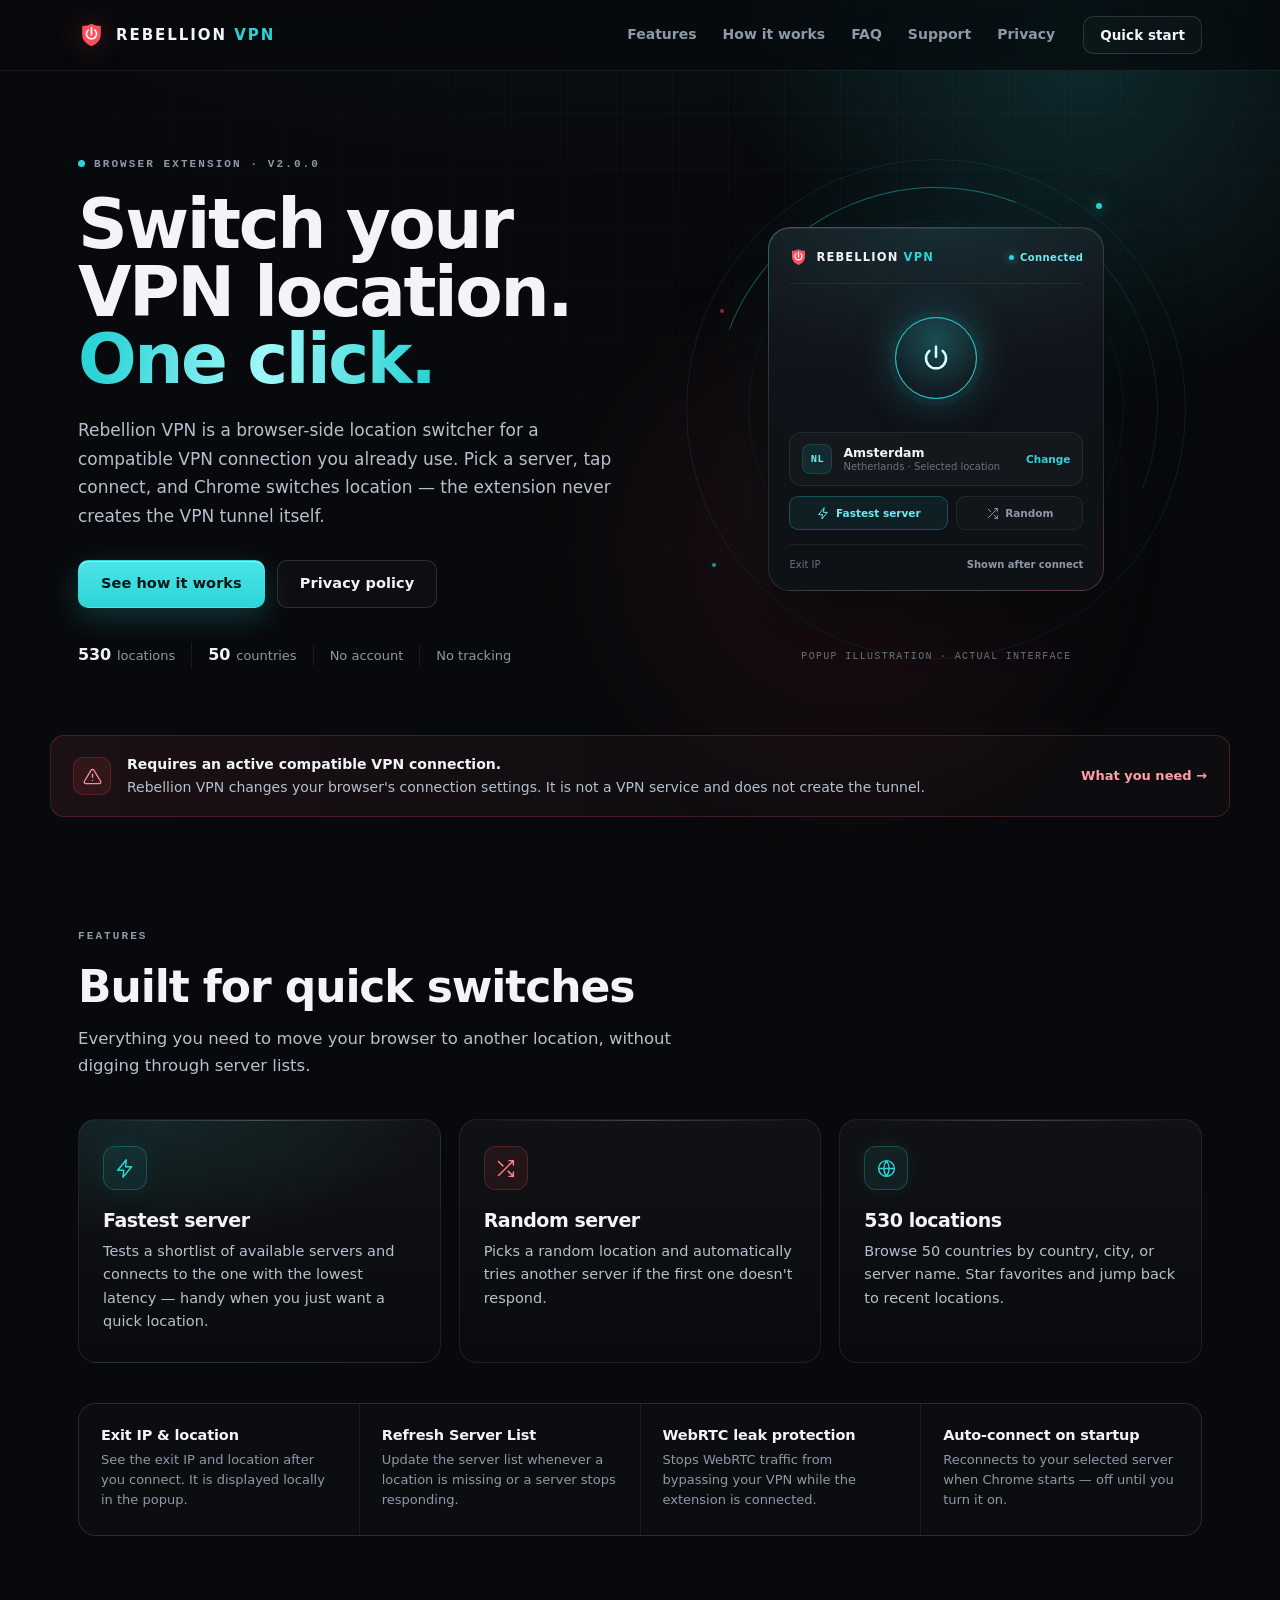
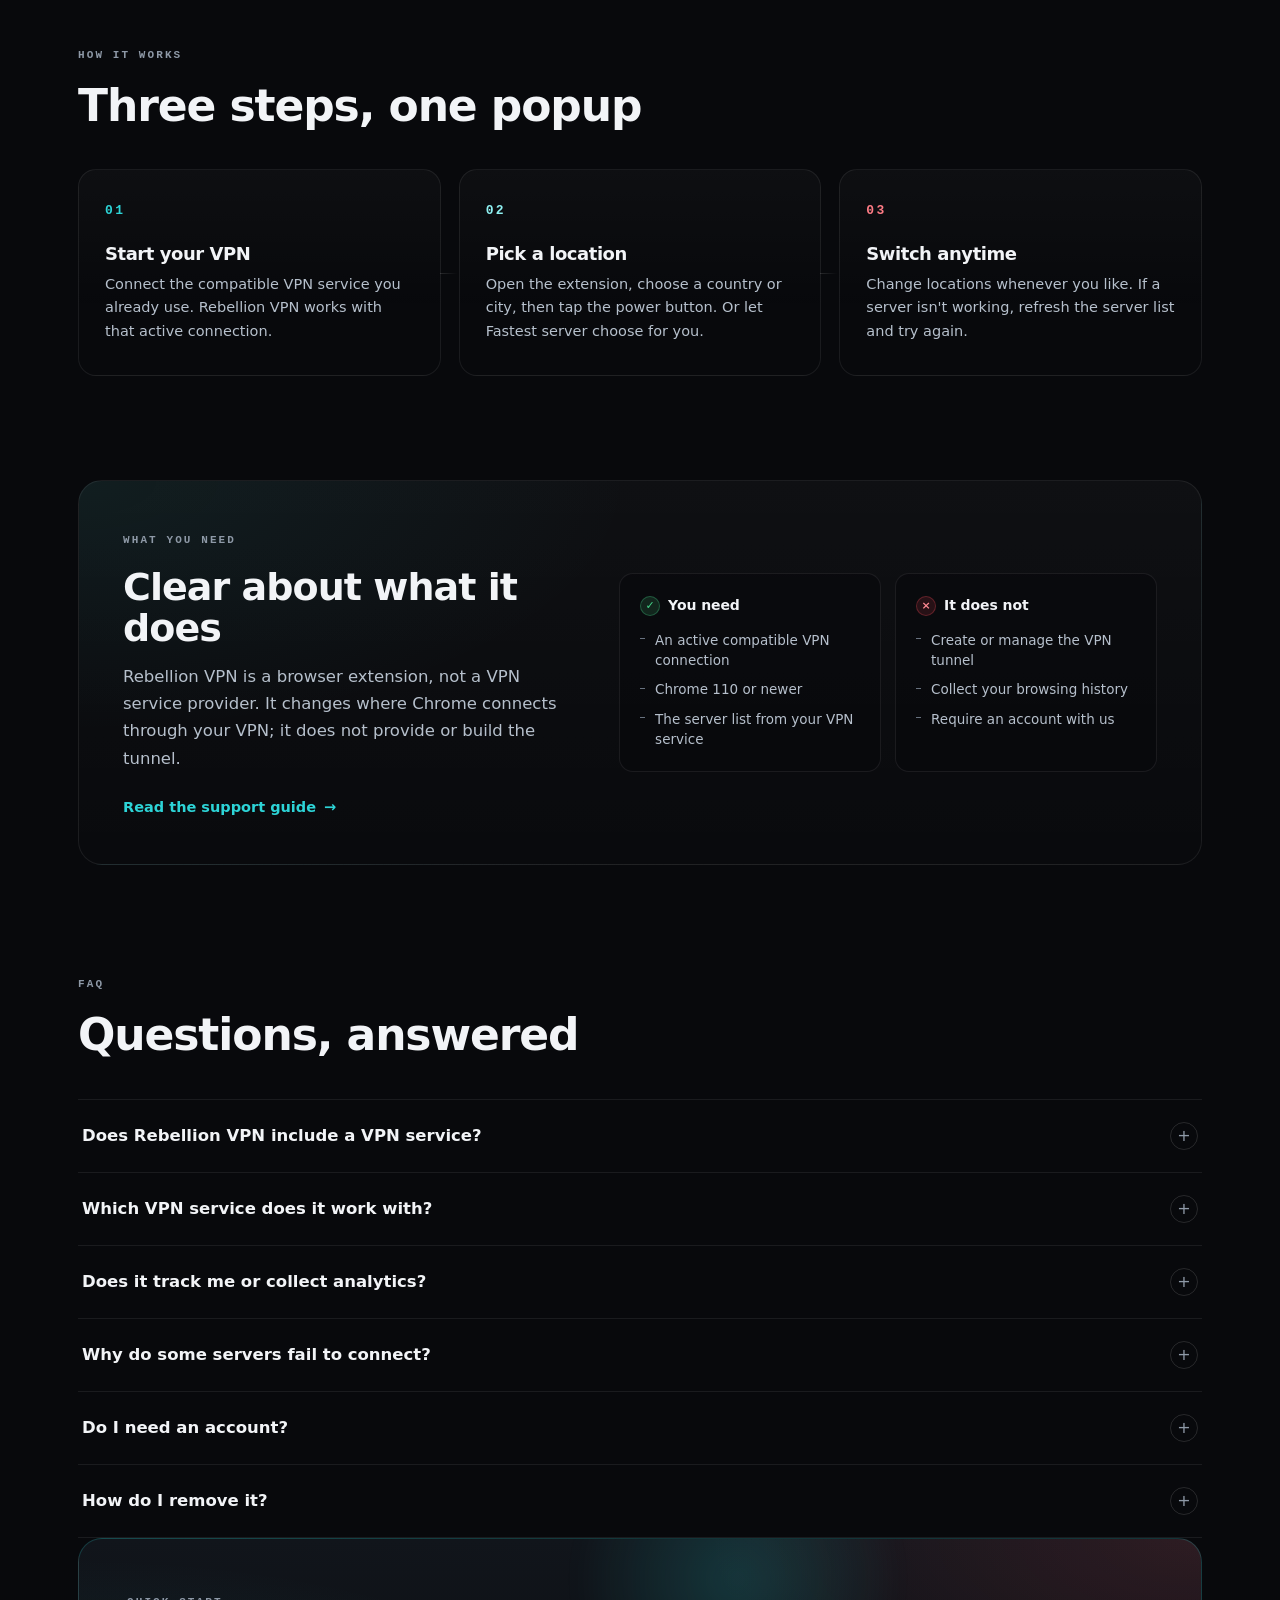
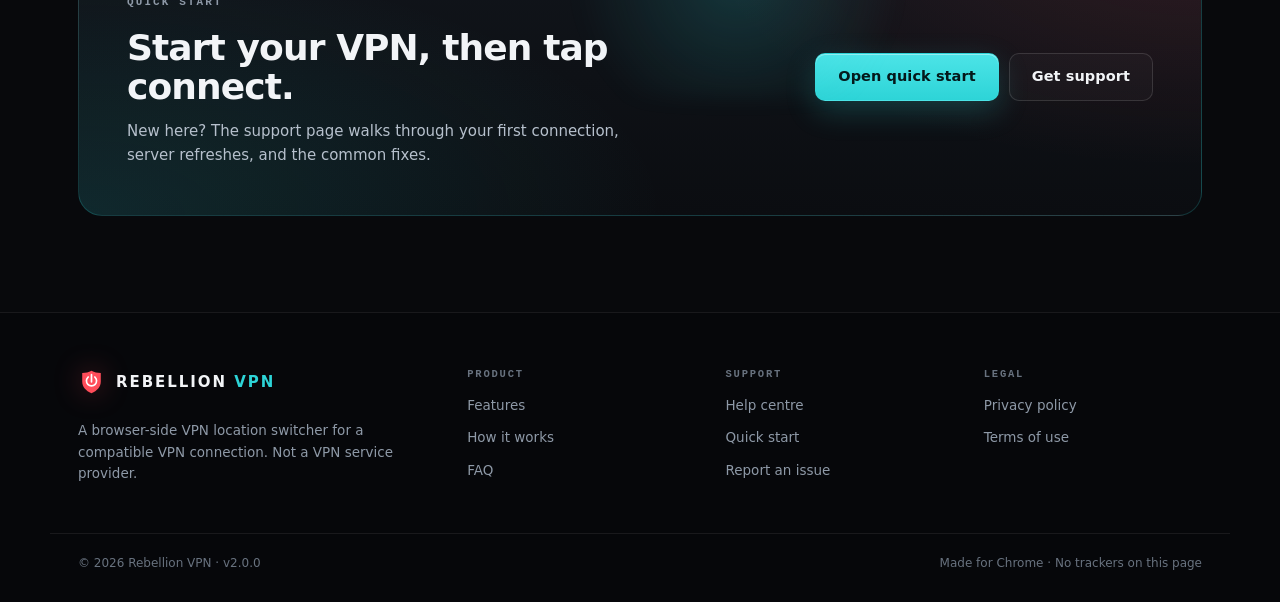
==== index.html @ 03a9b0c4 "Add Rebellion VPN website Static overview, support, privacy and terms pages." ====
<!doctype html>
<html lang="en">
  <head>
    <meta charset="utf-8" />
    <meta name="viewport" content="width=device-width, initial-scale=1" />
    <title>Rebellion VPN — Browser VPN location switcher</title>
    <meta
      name="description"
      content="Rebellion VPN is a browser-side VPN location switcher for a compatible VPN connection you already use. 530 locations in 50 countries, fastest-server and random-server modes, no account and no tracking."
    />
    <meta name="theme-color" content="#08090c" />
    <meta property="og:type" content="website" />
    <meta property="og:site_name" content="Rebellion VPN" />
    <meta property="og:title" content="Rebellion VPN — Switch your VPN location in one click" />
    <meta
      property="og:description"
      content="A browser-side VPN location switcher for a compatible VPN connection. 530 locations, fastest-server and random-server modes. No account. No tracking."
    />
    <meta property="og:image" content="assets/og.jpg" />
    <meta name="twitter:card" content="summary_large_image" />
    <meta name="twitter:title" content="Rebellion VPN — Switch your VPN location in one click" />
    <meta
      name="twitter:description"
      content="A browser-side VPN location switcher for a compatible VPN connection. No account. No tracking."
    />
    <meta name="twitter:image" content="assets/og.jpg" />
    <link rel="icon" href="favicon.svg" type="image/svg+xml" />
    <link rel="stylesheet" href="styles.css" />
  </head>
  <body class="page-home">
    <a class="skip" href="#main">Skip to content</a>

    <div class="backdrop" aria-hidden="true">
      <div class="backdrop-grid"></div>
      <div class="backdrop-glow glow-cyan"></div>
      <div class="backdrop-glow glow-coral"></div>
    </div>

    <header class="site-header">
      <div class="shell header-inner">
        <a class="brand" href="index.html" aria-label="Rebellion VPN home">
          <svg class="brand-mark" viewBox="0 0 128 128" aria-hidden="true">
            <path
              d="M64 8c14 7 27 10 44 11v40c0 25-17 44-44 56C37 103 20 84 20 59V19c17-1 30-4 44-11Z"
              fill="currentColor"
            />
            <path
              d="M64 27v34M48 38a24 24 0 1 0 32 0"
              fill="none"
              stroke="#fff"
              stroke-width="8"
              stroke-linecap="round"
            />
          </svg>
          <span class="brand-name">Rebellion <b>VPN</b></span>
        </a>

        <nav class="site-nav" aria-label="Primary">
          <a href="index.html#features">Features</a>
          <a href="index.html#how">How it works</a>
          <a href="index.html#faq">FAQ</a>
          <a href="support.html">Support</a>
          <a href="privacy.html">Privacy</a>
        </nav>

        <a class="btn btn-small btn-ghost header-cta" href="index.html#quick-start">Quick start</a>
      </div>
    </header>

    <main id="main">
      <section class="hero shell">
        <div class="hero-copy">
          <p class="eyebrow"><span class="pulse-dot"></span> Browser extension · v2.0.0</p>
          <h1>Switch your VPN location.<br /><span class="grad">One click.</span></h1>
          <p class="lead">
            Rebellion VPN is a browser-side location switcher for a compatible VPN connection you
            already use. Pick a server, tap connect, and Chrome switches location — the extension
            never creates the VPN tunnel itself.
          </p>
          <div class="hero-actions">
            <a class="btn btn-primary" href="#how">See how it works</a>
            <a class="btn btn-ghost" href="privacy.html">Privacy policy</a>
          </div>
          <ul class="hero-facts">
            <li><b>530</b> locations</li>
            <li><b>50</b> countries</li>
            <li>No account</li>
            <li>No tracking</li>
          </ul>
        </div>

        <div class="hero-visual">
          <div class="orbits" aria-hidden="true">
            <span class="o1"></span>
            <span class="o2"></span>
            <span class="o3"></span>
            <i class="node n1"></i>
            <i class="node n2"></i>
            <i class="node n3"></i>
          </div>

          <div
            class="mock"
            role="img"
            aria-label="Illustration of the Rebellion VPN popup: connected, with the selected location Amsterdam and fastest-server and random-server buttons"
          >
            <div class="mock-top">
              <span class="mock-brand">
                <svg class="mock-mark" viewBox="0 0 128 128" aria-hidden="true">
                  <path
                    d="M64 8c14 7 27 10 44 11v40c0 25-17 44-44 56C37 103 20 84 20 59V19c17-1 30-4 44-11Z"
                    fill="currentColor"
                  />
                  <path
                    d="M64 27v34M48 38a24 24 0 1 0 32 0"
                    fill="none"
                    stroke="#fff"
                    stroke-width="8"
                    stroke-linecap="round"
                  />
                </svg>
                <b>Rebellion <em>VPN</em></b>
              </span>
              <span class="mock-state"><i></i> Connected</span>
            </div>

            <div class="mock-power">
              <span class="pulse-ring r1"></span>
              <span class="pulse-ring r2"></span>
              <span class="power-btn">
                <svg viewBox="0 0 24 24" aria-hidden="true">
                  <path d="M12 3v8" />
                  <path d="M6.7 6.3a8 8 0 1 0 10.6 0" />
                </svg>
              </span>
            </div>

            <div class="mock-loc">
              <span class="flag">NL</span>
              <span class="loc-copy">
                <b>Amsterdam</b>
                <small>Netherlands · Selected location</small>
              </span>
              <span class="loc-change">Change</span>
            </div>

            <div class="mock-modes">
              <span class="mode mode-on">
                <svg viewBox="0 0 24 24" aria-hidden="true"><path d="M13 2 3 14h7l-1 8 10-12h-7l1-8Z" /></svg>
                Fastest server
              </span>
              <span class="mode">
                <svg viewBox="0 0 24 24" aria-hidden="true">
                  <path d="M16 3h5v5M4 20l5.5-5.5M21 3 9.5 14.5M16 21h5v-5M15 15l6 6M4 4l5 5" />
                </svg>
                Random
              </span>
            </div>

            <div class="mock-foot">
              <span>Exit IP</span>
              <b>Shown after connect</b>
            </div>
          </div>

          <span class="mock-caption">Popup illustration · actual interface</span>
        </div>
      </section>

      <section class="notice shell" aria-label="What this extension needs">
        <div class="notice-icon" aria-hidden="true">
          <svg viewBox="0 0 24 24">
            <path d="M12 9v4M12 17h.01" />
            <path d="M10.3 3.9 1.8 18a2 2 0 0 0 1.7 3h17a2 2 0 0 0 1.7-3L13.7 3.9a2 2 0 0 0-3.4 0Z" />
          </svg>
        </div>
        <div class="notice-copy">
          <b>Requires an active compatible VPN connection.</b>
          <span>
            Rebellion VPN changes your browser's connection settings. It is not a VPN service and
            does not create the tunnel.
          </span>
        </div>
        <a class="notice-link" href="#requirements">What you need <span aria-hidden="true">→</span></a>
      </section>

      <section id="features" class="section shell">
        <div class="section-head">
          <p class="eyebrow">Features</p>
          <h2>Built for quick switches</h2>
          <p class="section-lead">
            Everything you need to move your browser to another location, without digging through
            server lists.
          </p>
        </div>

        <div class="feature-grid">
          <article class="card card-accent">
            <span class="card-icon icon-cyan">
              <svg viewBox="0 0 24 24" aria-hidden="true"><path d="M13 2 3 14h7l-1 8 10-12h-7l1-8Z" /></svg>
            </span>
            <h3>Fastest server</h3>
            <p>
              Tests a shortlist of available servers and connects to the one with the lowest
              latency — handy when you just want a quick location.
            </p>
          </article>

          <article class="card">
            <span class="card-icon icon-coral">
              <svg viewBox="0 0 24 24" aria-hidden="true">
                <path d="M16 3h5v5M4 20l5.5-5.5M21 3 9.5 14.5M16 21h5v-5M15 15l6 6M4 4l5 5" />
              </svg>
            </span>
            <h3>Random server</h3>
            <p>
              Picks a random location and automatically tries another server if the first one
              doesn't respond.
            </p>
          </article>

          <article class="card">
            <span class="card-icon icon-cyan">
              <svg viewBox="0 0 24 24" aria-hidden="true">
                <circle cx="12" cy="12" r="9" />
                <path d="M3 12h18M12 3a15 15 0 0 1 0 18M12 3a15 15 0 0 0 0 18" />
              </svg>
            </span>
            <h3>530 locations</h3>
            <p>
              Browse 50 countries by country, city, or server name. Star favorites and jump back
              to recent locations.
            </p>
          </article>
        </div>

        <div class="mini-grid">
          <div class="mini">
            <h4>Exit IP &amp; location</h4>
            <p>See the exit IP and location after you connect. It is displayed locally in the popup.</p>
          </div>
          <div class="mini">
            <h4>Refresh Server List</h4>
            <p>Update the server list whenever a location is missing or a server stops responding.</p>
          </div>
          <div class="mini">
            <h4>WebRTC leak protection</h4>
            <p>Stops WebRTC traffic from bypassing your VPN while the extension is connected.</p>
          </div>
          <div class="mini">
            <h4>Auto-connect on startup</h4>
            <p>Reconnects to your selected server when Chrome starts — off until you turn it on.</p>
          </div>
        </div>
      </section>

      <section id="how" class="section shell">
        <div class="section-head">
          <p class="eyebrow">How it works</p>
          <h2>Three steps, one popup</h2>
        </div>

        <ol class="steps">
          <li class="step">
            <span class="step-num">01</span>
            <h3>Start your VPN</h3>
            <p>
              Connect the compatible VPN service you already use. Rebellion VPN works with that
              active connection.
            </p>
          </li>
          <li class="step">
            <span class="step-num">02</span>
            <h3>Pick a location</h3>
            <p>
              Open the extension, choose a country or city, then tap the power button. Or let
              Fastest server choose for you.
            </p>
          </li>
          <li class="step">
            <span class="step-num">03</span>
            <h3>Switch anytime</h3>
            <p>
              Change locations whenever you like. If a server isn't working, refresh the server
              list and try again.
            </p>
          </li>
        </ol>
      </section>

      <section id="requirements" class="section shell">
        <div class="split">
          <div class="split-copy">
            <p class="eyebrow">What you need</p>
            <h2>Clear about what it does</h2>
            <p class="section-lead">
              Rebellion VPN is a browser extension, not a VPN service provider. It changes where
              Chrome connects through your VPN; it does not provide or build the tunnel.
            </p>
            <a class="text-link" href="support.html">Read the support guide <span aria-hidden="true">→</span></a>
          </div>

          <div class="split-cards">
            <div class="check-card">
              <h3><span class="badge badge-ok" aria-hidden="true">✓</span> You need</h3>
              <ul>
                <li>An active compatible VPN connection</li>
                <li>Chrome 110 or newer</li>
                <li>The server list from your VPN service</li>
              </ul>
            </div>
            <div class="check-card">
              <h3><span class="badge badge-no" aria-hidden="true">×</span> It does not</h3>
              <ul>
                <li>Create or manage the VPN tunnel</li>
                <li>Collect your browsing history</li>
                <li>Require an account with us</li>
              </ul>
            </div>
          </div>
        </div>
      </section>

      <section id="faq" class="section shell">
        <div class="section-head">
          <p class="eyebrow">FAQ</p>
          <h2>Questions, answered</h2>
        </div>

        <div class="faq">
          <details>
            <summary>Does Rebellion VPN include a VPN service?</summary>
            <p>
              No. Rebellion VPN is a browser extension that switches the browser's location for a
              compatible VPN connection you already have. It never creates the VPN tunnel.
            </p>
          </details>
          <details>
            <summary>Which VPN service does it work with?</summary>
            <p>
              A compatible service with an active connection. Available locations depend on that
              service, and some servers may be unavailable at any given time.
            </p>
          </details>
          <details>
            <summary>Does it track me or collect analytics?</summary>
            <p>
              No analytics, no telemetry, and no data sold. Your settings, favorites, and recent
              locations stay in Chrome's local extension storage. See the
              <a href="privacy.html">privacy policy</a>.
            </p>
          </details>
          <details>
            <summary>Why do some servers fail to connect?</summary>
            <p>
              Server availability changes. Use <b>Random server</b> to retry automatically, choose
              another location, or run <b>Refresh Server List</b> to fetch an updated list.
            </p>
          </details>
          <details>
            <summary>Do I need an account?</summary>
            <p>
              No account is created for Rebellion VPN. You only need your existing VPN connection.
            </p>
          </details>
          <details>
            <summary>How do I remove it?</summary>
            <p>
              Open <code>chrome://extensions</code>, find Rebellion VPN, and choose <b>Remove</b>.
              Removing the extension clears its local settings.
            </p>
          </details>
        </div>
      </section>

      <section id="quick-start" class="cta shell">
        <div class="cta-card">
          <div class="cta-glow" aria-hidden="true"></div>
          <div>
            <p class="eyebrow">Quick start</p>
            <h2>Start your VPN, then tap connect.</h2>
            <p>
              New here? The support page walks through your first connection, server refreshes,
              and the common fixes.
            </p>
          </div>
          <div class="cta-actions">
            <a class="btn btn-primary" href="support.html#quick-start">Open quick start</a>
            <a class="btn btn-ghost" href="support.html">Get support</a>
          </div>
        </div>
      </section>
    </main>

    <footer class="site-footer">
      <div class="shell footer-inner">
        <div class="footer-brand">
          <a class="brand" href="index.html" aria-label="Rebellion VPN home">
            <svg class="brand-mark" viewBox="0 0 128 128" aria-hidden="true">
              <path
                d="M64 8c14 7 27 10 44 11v40c0 25-17 44-44 56C37 103 20 84 20 59V19c17-1 30-4 44-11Z"
                fill="currentColor"
              />
              <path
                d="M64 27v34M48 38a24 24 0 1 0 32 0"
                fill="none"
                stroke="#fff"
                stroke-width="8"
                stroke-linecap="round"
              />
            </svg>
            <span class="brand-name">Rebellion <b>VPN</b></span>
          </a>
          <p>
            A browser-side VPN location switcher for a compatible VPN connection. Not a VPN
            service provider.
          </p>
        </div>

        <nav class="footer-col" aria-label="Product">
          <h2>Product</h2>
          <a href="index.html#features">Features</a>
          <a href="index.html#how">How it works</a>
          <a href="index.html#faq">FAQ</a>
        </nav>

        <nav class="footer-col" aria-label="Support">
          <h2>Support</h2>
          <a href="support.html">Help centre</a>
          <a href="support.html#quick-start">Quick start</a>
          <a href="support.html#report">Report an issue</a>
        </nav>

        <nav class="footer-col" aria-label="Legal">
          <h2>Legal</h2>
          <a href="privacy.html">Privacy policy</a>
          <a href="terms.html">Terms of use</a>
        </nav>
      </div>

      <div class="shell footer-bottom">
        <span>© 2026 Rebellion VPN · v2.0.0</span>
        <span>Made for Chrome · No trackers on this page</span>
      </div>
    </footer>
  </body>
</html>
---- styles.css ----
/* ========================================================================
   Rebellion VPN — website styles
   Palette: near-black, cyan #2DD4D7, coral #FF4D5A
   No web fonts, no external requests.
   ======================================================================== */

:root {
  --bg: #08090c;
  --bg-2: #0b0d11;
  --panel: #101319;
  --panel-2: #141821;
  --line: rgba(255, 255, 255, 0.075);
  --line-strong: rgba(255, 255, 255, 0.13);
  --text: #f2f4f7;
  --body: #b6c0cc;
  --muted: #8e99a7;
  --dim: #68727f;
  --cyan: #2dd4d7;
  --cyan-bright: #6cebee;
  --cyan-soft: rgba(45, 212, 215, 0.1);
  --coral: #ff4d5a;
  --coral-soft: rgba(255, 77, 90, 0.1);
  --green: #46d68a;
  --radius: 18px;
  --radius-sm: 12px;
  --shell: 1180px;
  --ease: cubic-bezier(0.22, 1, 0.36, 1);
  --mono: ui-monospace, "SFMono-Regular", "SF Mono", Menlo, Consolas, "Liberation Mono", monospace;
  --sans: "Segoe UI", "Inter", system-ui, -apple-system, BlinkMacSystemFont, "Helvetica Neue", Arial,
    sans-serif;
}

* {
  box-sizing: border-box;
}

html {
  -webkit-text-size-adjust: 100%;
  scroll-behavior: smooth;
  overflow-x: clip;
}

body {
  margin: 0;
  background: var(--bg);
  color: var(--text);
  font: 16px/1.65 var(--sans);
  -webkit-font-smoothing: antialiased;
  text-rendering: optimizeLegibility;
  overflow-x: clip;
}

img,
svg {
  display: block;
  max-width: 100%;
}

a {
  color: inherit;
  text-decoration: none;
}

button {
  font: inherit;
}

h1,
h2,
h3,
h4 {
  margin: 0;
  font-weight: 800;
  letter-spacing: -0.025em;
  line-height: 1.08;
}

p {
  margin: 0;
}

ul,
ol {
  margin: 0;
  padding: 0;
}

::selection {
  background: rgba(45, 212, 215, 0.28);
  color: #fff;
}

:focus-visible {
  outline: 2px solid var(--cyan);
  outline-offset: 3px;
  border-radius: 4px;
}

.skip {
  position: fixed;
  top: 10px;
  left: 10px;
  z-index: 100;
  padding: 10px 16px;
  border-radius: 8px;
  background: var(--cyan);
  color: #04181a;
  font-weight: 700;
  transform: translateY(-160%);
  transition: transform 0.2s var(--ease);
}

.skip:focus {
  transform: translateY(0);
}

.shell {
  width: 100%;
  max-width: var(--shell);
  margin: 0 auto;
  padding: 0 28px;
}

/* ---------------- background ---------------- */

.backdrop {
  position: fixed;
  inset: 0;
  z-index: -1;
  pointer-events: none;
  overflow: hidden;
  background:
    radial-gradient(90% 50% at 50% -10%, rgba(45, 212, 215, 0.06), transparent 60%),
    var(--bg);
}

.backdrop-grid {
  position: absolute;
  inset: 0;
  background-image: linear-gradient(rgba(255, 255, 255, 0.028) 1px, transparent 1px),
    linear-gradient(90deg, rgba(255, 255, 255, 0.028) 1px, transparent 1px);
  background-size: 56px 56px;
  mask-image: radial-gradient(115% 85% at 62% 0%, #000 0%, transparent 72%);
  -webkit-mask-image: radial-gradient(115% 85% at 62% 0%, #000 0%, transparent 72%);
}

.backdrop-glow {
  position: absolute;
  border-radius: 50%;
  filter: blur(20px);
}

.glow-cyan {
  width: 720px;
  height: 720px;
  top: -300px;
  right: -160px;
  background: radial-gradient(circle, rgba(45, 212, 215, 0.16), transparent 68%);
}

.glow-coral {
  width: 620px;
  height: 620px;
  top: 240px;
  right: 120px;
  background: radial-gradient(circle, rgba(255, 77, 90, 0.1), transparent 70%);
}

/* ---------------- header ---------------- */

.site-header {
  position: sticky;
  top: 0;
  z-index: 50;
  background: rgba(8, 9, 12, 0.72);
  border-bottom: 1px solid var(--line);
  backdrop-filter: blur(18px) saturate(140%);
  -webkit-backdrop-filter: blur(18px) saturate(140%);
}

.header-inner {
  display: flex;
  align-items: center;
  gap: 28px;
  min-height: 70px;
}

.brand {
  display: inline-flex;
  align-items: center;
  gap: 11px;
  flex: none;
}

.brand-mark {
  width: 27px;
  height: 27px;
  color: var(--coral);
  filter: drop-shadow(0 0 14px rgba(255, 77, 90, 0.32));
}

.brand-name {
  font-size: 15px;
  font-weight: 800;
  letter-spacing: 0.13em;
  text-transform: uppercase;
  white-space: nowrap;
}

.brand-name b {
  color: var(--cyan);
  font-weight: 800;
}

.site-nav {
  display: flex;
  align-items: center;
  gap: 26px;
  margin-left: auto;
  font-size: 14px;
  font-weight: 550;
  color: var(--muted);
}

.site-nav a {
  position: relative;
  padding: 6px 0;
  transition: color 0.18s ease;
}

.site-nav a::after {
  content: "";
  position: absolute;
  left: 0;
  right: 100%;
  bottom: 0;
  height: 1px;
  background: var(--cyan);
  transition: right 0.24s var(--ease);
}

.site-nav a:hover {
  color: var(--text);
}

.site-nav a:hover::after {
  right: 0;
}

.site-nav a[aria-current="page"] {
  color: var(--text);
}

.site-nav a[aria-current="page"]::after {
  right: 0;
}

.header-cta {
  flex: none;
}

/* ---------------- buttons ---------------- */

.btn {
  display: inline-flex;
  align-items: center;
  justify-content: center;
  gap: 9px;
  height: 48px;
  padding: 0 22px;
  border: 1px solid transparent;
  border-radius: 10px;
  font-size: 14.5px;
  font-weight: 700;
  letter-spacing: 0.005em;
  cursor: pointer;
  transition:
    transform 0.2s var(--ease),
    background 0.2s ease,
    border-color 0.2s ease,
    box-shadow 0.2s ease;
  white-space: nowrap;
}

.btn-primary {
  background: linear-gradient(180deg, #4ce4e7, var(--cyan));
  color: #04181a;
  box-shadow:
    0 1px 0 rgba(255, 255, 255, 0.4) inset,
    0 10px 30px rgba(45, 212, 215, 0.22);
}

.btn-primary:hover {
  transform: translateY(-1px);
  box-shadow:
    0 1px 0 rgba(255, 255, 255, 0.45) inset,
    0 14px 38px rgba(45, 212, 215, 0.3);
}

.btn-ghost {
  background: rgba(255, 255, 255, 0.025);
  border-color: var(--line-strong);
  color: var(--text);
}

.btn-ghost:hover {
  background: rgba(255, 255, 255, 0.06);
  border-color: rgba(45, 212, 215, 0.4);
  transform: translateY(-1px);
}

.btn-small {
  height: 38px;
  padding: 0 16px;
  font-size: 13.5px;
}

.btn:active {
  transform: translateY(0);
}

.text-link {
  display: inline-flex;
  align-items: center;
  gap: 8px;
  color: var(--cyan);
  font-weight: 650;
  font-size: 14.5px;
}

.text-link span {
  transition: transform 0.2s var(--ease);
}

.text-link:hover span {
  transform: translateX(4px);
}

/* ---------------- shared type ---------------- */

.eyebrow {
  display: inline-flex;
  align-items: center;
  gap: 9px;
  margin: 0 0 18px;
  font-family: var(--mono);
  font-size: 11px;
  font-weight: 600;
  letter-spacing: 0.19em;
  text-transform: uppercase;
  color: var(--muted);
}

.pulse-dot {
  width: 7px;
  height: 7px;
  border-radius: 50%;
  background: var(--cyan);
  box-shadow: 0 0 0 0 rgba(45, 212, 215, 0.55);
  animation: pulse 3s ease-out infinite;
}

@keyframes pulse {
  0% {
    box-shadow: 0 0 0 0 rgba(45, 212, 215, 0.5);
  }
  60%,
  100% {
    box-shadow: 0 0 0 9px rgba(45, 212, 215, 0);
  }
}

.grad {
  background: linear-gradient(100deg, var(--cyan) 8%, #9ff7f8 52%, var(--cyan) 96%);
  -webkit-background-clip: text;
  background-clip: text;
  color: transparent;
}

.section {
  padding-top: 104px;
  scroll-margin-top: 84px;
}

.section-head {
  max-width: 620px;
  margin-bottom: 40px;
}

.section-head h2 {
  font-size: clamp(30px, 3.6vw, 44px);
  margin-bottom: 14px;
}

.section-lead {
  color: var(--body);
  font-size: 16.5px;
  line-height: 1.65;
}

/* ---------------- hero ---------------- */

.hero {
  display: grid;
  grid-template-columns: minmax(0, 1.02fr) minmax(0, 0.98fr);
  align-items: center;
  gap: 40px;
  padding-top: 78px;
  padding-bottom: 40px;
}

.hero-copy {
  max-width: 620px;
}

.hero h1 {
  font-size: clamp(42px, 5.4vw, 72px);
  letter-spacing: -0.035em;
  line-height: 0.98;
  margin-bottom: 22px;
}

.lead {
  max-width: 540px;
  color: var(--body);
  font-size: 17px;
  line-height: 1.68;
}

.hero-actions {
  display: flex;
  flex-wrap: wrap;
  gap: 12px;
  margin-top: 30px;
}

.hero-facts {
  display: flex;
  flex-wrap: wrap;
  align-items: center;
  gap: 0;
  margin-top: 34px;
  list-style: none;
  font-size: 13px;
  color: var(--muted);
}

.hero-facts li {
  display: inline-flex;
  align-items: baseline;
  gap: 6px;
  padding: 0 16px;
  border-left: 1px solid var(--line);
}

.hero-facts li:first-child {
  padding-left: 0;
  border-left: 0;
}

.hero-facts b {
  font-size: 16px;
  color: var(--text);
  font-weight: 750;
  letter-spacing: -0.01em;
}

/* ---------------- hero visual / mock popup ---------------- */

.hero-visual {
  position: relative;
  display: flex;
  align-items: center;
  justify-content: center;
  min-height: 520px;
  padding: 24px 0;
}

.orbits {
  position: absolute;
  top: 50%;
  left: 50%;
  width: min(500px, 92vw);
  aspect-ratio: 1;
  transform: translate(-50%, -50%);
  pointer-events: none;
}

.orbits > span {
  position: absolute;
  border: 1px solid rgba(45, 212, 215, 0.11);
  border-radius: 50%;
}

.orbits .o1 {
  inset: 0;
}

.orbits .o2 {
  inset: 62px;
  border-color: rgba(45, 212, 215, 0.08);
}

.orbits .o3 {
  inset: 124px;
  border-color: rgba(255, 77, 90, 0.12);
}

.orbits::before {
  content: "";
  position: absolute;
  inset: 28px;
  border: 1px solid transparent;
  border-top-color: rgba(45, 212, 215, 0.45);
  border-right-color: rgba(45, 212, 215, 0.14);
  border-radius: 50%;
  transform: rotate(-24deg);
  animation: spin 44s linear infinite;
}

@keyframes spin {
  to {
    transform: rotate(336deg);
  }
}

.node {
  position: absolute;
  width: 6px;
  height: 6px;
  border-radius: 50%;
  background: var(--cyan);
  box-shadow: 0 0 14px rgba(45, 212, 215, 0.85);
}

.node.n1 {
  top: 44px;
  right: 84px;
}

.node.n2 {
  bottom: 92px;
  left: 26px;
  width: 4px;
  height: 4px;
  opacity: 0.7;
}

.node.n3 {
  top: 150px;
  left: 34px;
  width: 4px;
  height: 4px;
  opacity: 0.55;
  background: var(--coral);
  box-shadow: 0 0 14px rgba(255, 77, 90, 0.8);
}

.mock {
  position: relative;
  width: 336px;
  padding: 20px 20px 16px;
  border: 1px solid rgba(255, 255, 255, 0.1);
  border-radius: 22px;
  background:
    radial-gradient(120% 60% at 50% 0%, rgba(45, 212, 215, 0.1), transparent 62%),
    linear-gradient(180deg, #151920, #0e1116 62%);
  box-shadow:
    0 1px 0 rgba(255, 255, 255, 0.07) inset,
    0 40px 80px rgba(0, 0, 0, 0.6),
    0 0 90px rgba(45, 212, 215, 0.07);
  animation: float 9s ease-in-out infinite;
}

@keyframes float {
  0%,
  100% {
    transform: translateY(0);
  }
  50% {
    transform: translateY(-10px);
  }
}

.mock::before {
  content: "";
  position: absolute;
  inset: -1px;
  border-radius: inherit;
  padding: 1px;
  background: linear-gradient(160deg, rgba(45, 212, 215, 0.35), transparent 38%, transparent 70%, rgba(255, 77, 90, 0.25));
  -webkit-mask:
    linear-gradient(#000 0 0) content-box,
    linear-gradient(#000 0 0);
  -webkit-mask-composite: xor;
  mask-composite: exclude;
  pointer-events: none;
}

.mock-top {
  display: flex;
  align-items: center;
  justify-content: space-between;
  padding-bottom: 16px;
  border-bottom: 1px solid rgba(255, 255, 255, 0.06);
}

.mock-brand {
  display: inline-flex;
  align-items: center;
  gap: 8px;
  font-size: 11.5px;
  font-weight: 800;
  letter-spacing: 0.1em;
  text-transform: uppercase;
}

.mock-brand em {
  font-style: normal;
  color: var(--cyan);
}

.mock-mark {
  width: 19px;
  height: 19px;
  color: var(--coral);
}

.mock-state {
  display: inline-flex;
  align-items: center;
  gap: 6px;
  font-size: 10px;
  font-weight: 650;
  letter-spacing: 0.04em;
  color: var(--cyan-bright);
}

.mock-state i {
  width: 5px;
  height: 5px;
  border-radius: 50%;
  background: var(--cyan);
  box-shadow: 0 0 8px rgba(45, 212, 215, 0.9);
}

.mock-power {
  position: relative;
  display: grid;
  place-items: center;
  height: 148px;
}

.power-btn {
  position: relative;
  z-index: 2;
  display: grid;
  place-items: center;
  width: 82px;
  height: 82px;
  border-radius: 50%;
  border: 1px solid rgba(45, 212, 215, 0.55);
  background: radial-gradient(circle at 50% 30%, rgba(45, 212, 215, 0.28), rgba(45, 212, 215, 0.06) 70%);
  box-shadow:
    0 0 0 7px rgba(45, 212, 215, 0.035),
    0 0 44px rgba(45, 212, 215, 0.28);
}

.power-btn svg {
  width: 30px;
  height: 30px;
  fill: none;
  stroke: #d9ffff;
  stroke-width: 2;
  stroke-linecap: round;
}

.pulse-ring {
  position: absolute;
  width: 82px;
  height: 82px;
  border: 1px solid rgba(45, 212, 215, 0.45);
  border-radius: 50%;
  animation: ripple 3.4s ease-out infinite;
}

.pulse-ring.r2 {
  animation-delay: 1.7s;
}

@keyframes ripple {
  0% {
    transform: scale(1);
    opacity: 0.55;
  }
  100% {
    transform: scale(1.85);
    opacity: 0;
  }
}

.mock-loc {
  display: flex;
  align-items: center;
  gap: 11px;
  padding: 11px 12px;
  border: 1px solid rgba(255, 255, 255, 0.075);
  border-radius: 12px;
  background: rgba(255, 255, 255, 0.028);
}

.flag {
  display: grid;
  place-items: center;
  width: 30px;
  height: 30px;
  flex: none;
  border-radius: 8px;
  background: rgba(45, 212, 215, 0.1);
  border: 1px solid rgba(45, 212, 215, 0.16);
  color: var(--cyan-bright);
  font-family: var(--mono);
  font-size: 10.5px;
  font-weight: 700;
  letter-spacing: 0.04em;
}

.loc-copy {
  display: flex;
  flex-direction: column;
  min-width: 0;
  line-height: 1.25;
}

.loc-copy b {
  font-size: 12.5px;
  font-weight: 700;
}

.loc-copy small {
  font-size: 10px;
  color: var(--dim);
}

.loc-change {
  margin-left: auto;
  font-size: 10.5px;
  font-weight: 650;
  color: var(--cyan);
}

.mock-modes {
  display: grid;
  grid-template-columns: 1.25fr 1fr;
  gap: 8px;
  margin-top: 10px;
}

.mode {
  display: inline-flex;
  align-items: center;
  justify-content: center;
  gap: 6px;
  height: 34px;
  border: 1px solid rgba(255, 255, 255, 0.07);
  border-radius: 9px;
  background: rgba(255, 255, 255, 0.02);
  color: var(--muted);
  font-size: 10.5px;
  font-weight: 650;
}

.mode svg {
  width: 13px;
  height: 13px;
  fill: none;
  stroke: currentColor;
  stroke-width: 1.8;
  stroke-linecap: round;
  stroke-linejoin: round;
}

.mode-on {
  border-color: rgba(45, 212, 215, 0.28);
  background: rgba(45, 212, 215, 0.075);
  color: var(--cyan-bright);
}

.mock-foot {
  display: flex;
  align-items: center;
  justify-content: space-between;
  margin-top: 14px;
  padding-top: 12px;
  border-top: 1px solid rgba(255, 255, 255, 0.06);
  font-size: 10px;
  color: var(--dim);
}

.mock-foot b {
  color: var(--muted);
  font-weight: 600;
}

.mock-caption {
  position: absolute;
  bottom: 4px;
  left: 50%;
  transform: translateX(-50%);
  font-family: var(--mono);
  font-size: 10px;
  letter-spacing: 0.13em;
  text-transform: uppercase;
  color: var(--dim);
  white-space: nowrap;
}

/* ---------------- notice strip ---------------- */

.notice {
  display: flex;
  align-items: center;
  gap: 16px;
  margin-top: 26px;
  padding: 18px 22px;
  border: 1px solid rgba(255, 77, 90, 0.22);
  border-radius: 14px;
  background:
    linear-gradient(90deg, rgba(255, 77, 90, 0.07), rgba(255, 77, 90, 0.015) 60%),
    rgba(255, 255, 255, 0.012);
  scroll-margin-top: 90px;
}

.notice-icon {
  display: grid;
  place-items: center;
  width: 38px;
  height: 38px;
  flex: none;
  border-radius: 10px;
  background: rgba(255, 77, 90, 0.1);
  border: 1px solid rgba(255, 77, 90, 0.22);
  color: #ff8a93;
}

.notice-icon svg {
  width: 19px;
  height: 19px;
  fill: none;
  stroke: currentColor;
  stroke-width: 1.7;
  stroke-linecap: round;
  stroke-linejoin: round;
}

.notice-copy {
  display: flex;
  flex-direction: column;
  gap: 2px;
  font-size: 14px;
  color: var(--body);
  line-height: 1.5;
}

.notice-copy b {
  color: var(--text);
  font-weight: 700;
}

.notice-link {
  margin-left: auto;
  flex: none;
  font-size: 13px;
  font-weight: 650;
  color: #ffa0a7;
  white-space: nowrap;
}

.notice-link:hover {
  color: #ffc3c8;
}

/* ---------------- features ---------------- */

.feature-grid {
  display: grid;
  grid-template-columns: repeat(3, minmax(0, 1fr));
  gap: 18px;
}

.card {
  position: relative;
  padding: 26px 24px 28px;
  border: 1px solid var(--line);
  border-radius: var(--radius);
  background: linear-gradient(180deg, rgba(255, 255, 255, 0.04), rgba(255, 255, 255, 0.012));
  overflow: hidden;
  transition:
    border-color 0.25s ease,
    transform 0.25s var(--ease),
    background 0.25s ease;
}

.card::before {
  content: "";
  position: absolute;
  top: 0;
  left: 20px;
  right: 20px;
  height: 1px;
  background: linear-gradient(90deg, transparent, rgba(255, 255, 255, 0.22), transparent);
}

.card:hover {
  border-color: rgba(45, 212, 215, 0.26);
  transform: translateY(-3px);
  background: linear-gradient(180deg, rgba(45, 212, 215, 0.05), rgba(255, 255, 255, 0.012));
}

.card-accent {
  background:
    radial-gradient(130% 80% at 20% 0%, rgba(45, 212, 215, 0.11), transparent 62%),
    linear-gradient(180deg, rgba(255, 255, 255, 0.04), rgba(255, 255, 255, 0.012));
}

.card-icon {
  display: grid;
  place-items: center;
  width: 44px;
  height: 44px;
  margin-bottom: 20px;
  border-radius: 12px;
  border: 1px solid var(--line-strong);
  background: rgba(255, 255, 255, 0.03);
}

.card-icon svg {
  width: 21px;
  height: 21px;
  fill: none;
  stroke: currentColor;
  stroke-width: 1.65;
  stroke-linecap: round;
  stroke-linejoin: round;
}

.icon-cyan {
  color: var(--cyan);
  border-color: rgba(45, 212, 215, 0.25);
  background: rgba(45, 212, 215, 0.08);
  box-shadow: 0 0 26px rgba(45, 212, 215, 0.08);
}

.icon-coral {
  color: #ff7c86;
  border-color: rgba(255, 77, 90, 0.24);
  background: rgba(255, 77, 90, 0.08);
}

.card h3 {
  font-size: 19px;
  margin-bottom: 9px;
}

.card p {
  color: var(--body);
  font-size: 14.5px;
  line-height: 1.62;
}

.mini-grid {
  display: grid;
  grid-template-columns: repeat(4, minmax(0, 1fr));
  gap: 1px;
  margin-top: 40px;
  border: 1px solid var(--line);
  border-radius: var(--radius);
  background: var(--line);
  overflow: hidden;
}

.mini {
  padding: 24px 22px;
  background: var(--bg-2);
}

.mini h4 {
  font-size: 14.5px;
  margin-bottom: 7px;
  letter-spacing: -0.01em;
}

.mini p {
  font-size: 13px;
  line-height: 1.55;
  color: var(--muted);
}

/* ---------------- steps ---------------- */

.steps {
  display: grid;
  grid-template-columns: repeat(3, minmax(0, 1fr));
  gap: 18px;
  list-style: none;
  counter-reset: step;
}

.step {
  position: relative;
  padding: 30px 26px 32px;
  border: 1px solid var(--line);
  border-radius: var(--radius);
  background: linear-gradient(180deg, rgba(255, 255, 255, 0.028), transparent 70%);
}

.step-num {
  display: block;
  margin-bottom: 22px;
  font-family: var(--mono);
  font-size: 13px;
  font-weight: 700;
  letter-spacing: 0.18em;
  color: var(--cyan);
}

.step:nth-child(2) .step-num {
  color: #8ff1f2;
}

.step:nth-child(3) .step-num {
  color: #ff7c86;
}

.step h3 {
  font-size: 18px;
  margin-bottom: 10px;
}

.step p {
  color: var(--body);
  font-size: 14.5px;
  line-height: 1.6;
}

.step::after {
  content: "";
  position: absolute;
  top: 50%;
  right: -18px;
  width: 18px;
  height: 1px;
  background: linear-gradient(90deg, var(--line-strong), transparent);
}

.step:last-child::after {
  display: none;
}

/* ---------------- requirements split ---------------- */

.split {
  display: grid;
  grid-template-columns: minmax(0, 0.9fr) minmax(0, 1.1fr);
  gap: 56px;
  align-items: center;
  padding: 44px;
  border: 1px solid var(--line);
  border-radius: 24px;
  background:
    radial-gradient(90% 120% at 0% 0%, rgba(45, 212, 215, 0.07), transparent 55%),
    linear-gradient(180deg, rgba(255, 255, 255, 0.03), rgba(255, 255, 255, 0.008));
}

.split-copy h2 {
  font-size: clamp(28px, 3.2vw, 38px);
  margin-bottom: 14px;
}

.split-copy .section-lead {
  margin-bottom: 22px;
}

.split-cards {
  display: grid;
  grid-template-columns: repeat(2, minmax(0, 1fr));
  gap: 14px;
}

.check-card {
  padding: 22px 20px;
  border: 1px solid var(--line);
  border-radius: 14px;
  background: rgba(8, 9, 12, 0.55);
}

.check-card h3 {
  display: flex;
  align-items: center;
  gap: 8px;
  font-size: 14px;
  margin-bottom: 14px;
  letter-spacing: -0.005em;
}

.badge {
  display: grid;
  place-items: center;
  width: 20px;
  height: 20px;
  border-radius: 50%;
  font-size: 11px;
  font-weight: 800;
  line-height: 1;
}

.badge-ok {
  background: rgba(70, 214, 138, 0.14);
  color: var(--green);
  border: 1px solid rgba(70, 214, 138, 0.3);
}

.badge-no {
  background: rgba(255, 77, 90, 0.12);
  color: #ff8a93;
  border: 1px solid rgba(255, 77, 90, 0.28);
}

.check-card ul {
  list-style: none;
  display: grid;
  gap: 9px;
}

.check-card li {
  position: relative;
  padding-left: 15px;
  font-size: 13.5px;
  line-height: 1.5;
  color: var(--body);
}

.check-card li::before {
  content: "";
  position: absolute;
  left: 0;
  top: 0.62em;
  width: 5px;
  height: 1px;
  background: var(--dim);
}

/* ---------------- faq ---------------- */

.faq {
  border-top: 1px solid var(--line);
}

.faq details {
  border-bottom: 1px solid var(--line);
}

.faq summary {
  display: flex;
  align-items: center;
  justify-content: space-between;
  gap: 24px;
  padding: 22px 4px;
  cursor: pointer;
  list-style: none;
  font-size: 16.5px;
  font-weight: 650;
  color: var(--text);
  transition: color 0.18s ease;
}

.faq summary::-webkit-details-marker {
  display: none;
}

.faq summary:hover {
  color: var(--cyan-bright);
}

.faq summary::after {
  content: "+";
  flex: none;
  display: grid;
  place-items: center;
  width: 26px;
  height: 26px;
  border: 1px solid var(--line-strong);
  border-radius: 50%;
  font-size: 16px;
  font-weight: 400;
  color: var(--muted);
  transition:
    transform 0.25s var(--ease),
    border-color 0.2s ease,
    color 0.2s ease;
}

.faq details[open] summary::after {
  content: "−";
  transform: rotate(180deg);
  border-color: rgba(45, 212, 215, 0.4);
  color: var(--cyan);
}

.faq details p {
  max-width: 760px;
  padding: 0 48px 24px 4px;
  color: var(--body);
  font-size: 15px;
  line-height: 1.68;
}

.faq details p a,
.prose a {
  color: var(--cyan);
  text-decoration: underline;
  text-decoration-color: rgba(45, 212, 215, 0.35);
  text-underline-offset: 3px;
}

.faq details p a:hover,
.prose a:hover {
  text-decoration-color: var(--cyan);
}

/* Buttons keep their own colours inside long-form copy. */
.prose a.btn,
.prose a.btn:hover {
  text-decoration: none;
}

.prose a.btn-primary {
  color: #04181a;
}

.prose a.btn-ghost {
  color: var(--text);
}

/* ---------------- cta ---------------- */

.cta {
  padding-bottom: 96px;
}

.cta-card {
  position: relative;
  display: flex;
  align-items: center;
  justify-content: space-between;
  gap: 40px;
  padding: 48px 48px;
  border: 1px solid rgba(45, 212, 215, 0.2);
  border-radius: 24px;
  overflow: hidden;
  background:
    radial-gradient(80% 150% at 100% 0%, rgba(255, 77, 90, 0.12), transparent 55%),
    radial-gradient(90% 160% at 0% 100%, rgba(45, 212, 215, 0.14), transparent 58%),
    linear-gradient(180deg, #11151b, #0b0d11);
}

.cta-glow {
  position: absolute;
  top: -80px;
  left: 40%;
  width: 420px;
  height: 240px;
  background: radial-gradient(circle, rgba(45, 212, 215, 0.18), transparent 68%);
  filter: blur(10px);
  pointer-events: none;
}

.cta-card h2 {
  font-size: clamp(26px, 3vw, 36px);
  margin-bottom: 12px;
}

.cta-card p:not(.eyebrow) {
  max-width: 540px;
  color: var(--body);
  font-size: 15px;
  line-height: 1.6;
}

.cta-actions {
  display: flex;
  flex-wrap: wrap;
  gap: 10px;
  flex: none;
}

/* ---------------- footer ---------------- */

.site-footer {
  border-top: 1px solid var(--line);
  background: #06070a;
}

.footer-inner {
  display: grid;
  grid-template-columns: 1.6fr repeat(3, 1fr);
  gap: 40px;
  padding-top: 56px;
  padding-bottom: 48px;
}

.footer-brand p {
  max-width: 320px;
  margin-top: 16px;
  font-size: 13.5px;
  line-height: 1.6;
  color: var(--muted);
}

.footer-col {
  display: flex;
  flex-direction: column;
  gap: 10px;
}

.footer-col h2 {
  margin-bottom: 4px;
  font-family: var(--mono);
  font-size: 10.5px;
  font-weight: 600;
  letter-spacing: 0.17em;
  text-transform: uppercase;
  color: var(--dim);
}

.footer-col a {
  font-size: 13.5px;
  color: var(--muted);
  transition: color 0.16s ease;
}

.footer-col a:hover {
  color: var(--cyan);
}

.footer-bottom {
  display: flex;
  align-items: center;
  justify-content: space-between;
  gap: 16px;
  padding-top: 20px;
  padding-bottom: 28px;
  border-top: 1px solid var(--line);
  font-size: 12px;
  color: var(--dim);
}

/* ========================================================================
   Document pages — support, privacy, terms
   ======================================================================== */

.doc-hero {
  padding-top: 66px;
  padding-bottom: 8px;
  border-bottom: 1px solid var(--line);
}

.doc-hero .eyebrow {
  margin-bottom: 16px;
}

.doc-hero h1 {
  max-width: 820px;
  font-size: clamp(34px, 4.6vw, 54px);
  letter-spacing: -0.033em;
}

.doc-hero .doc-lead {
  max-width: 720px;
  margin-top: 18px;
  padding-bottom: 34px;
  color: var(--body);
  font-size: 17px;
  line-height: 1.65;
}

.doc-meta {
  display: flex;
  flex-wrap: wrap;
  gap: 10px 22px;
  padding-bottom: 30px;
  font-family: var(--mono);
  font-size: 11px;
  letter-spacing: 0.1em;
  text-transform: uppercase;
  color: var(--dim);
}

.doc-meta b {
  color: var(--muted);
  font-weight: 600;
}

.doc-layout {
  display: grid;
  grid-template-columns: 220px minmax(0, 1fr);
  gap: 64px;
  padding-top: 52px;
  padding-bottom: 96px;
  align-items: start;
}

.toc {
  position: sticky;
  top: 100px;
  padding: 18px 18px 20px;
  border: 1px solid var(--line);
  border-radius: 14px;
  background: rgba(255, 255, 255, 0.018);
}

.toc h2 {
  margin-bottom: 12px;
  font-family: var(--mono);
  font-size: 10px;
  font-weight: 600;
  letter-spacing: 0.17em;
  text-transform: uppercase;
  color: var(--dim);
}

.toc ol {
  display: grid;
  gap: 9px;
  list-style: none;
  counter-reset: toc;
}

.toc a {
  display: block;
  font-size: 12.5px;
  line-height: 1.45;
  color: var(--muted);
  transition: color 0.16s ease;
}

.toc a:hover {
  color: var(--cyan);
}

.prose {
  max-width: 780px;
  font-size: 15.5px;
  color: var(--body);
}

.prose > *:first-child {
  margin-top: 0;
}

.prose h2 {
  margin: 46px 0 14px;
  padding-top: 22px;
  border-top: 1px solid var(--line);
  font-size: 24px;
  letter-spacing: -0.02em;
  color: var(--text);
  scroll-margin-top: 96px;
}

.prose h2:first-of-type {
  margin-top: 0;
  padding-top: 0;
  border-top: 0;
}

.prose h3 {
  margin: 28px 0 8px;
  font-size: 16.5px;
  color: var(--text);
}

.prose p {
  margin: 0 0 14px;
  line-height: 1.72;
}

.prose ul,
.prose ol {
  margin: 0 0 16px;
  padding-left: 20px;
}

.prose li {
  margin-bottom: 8px;
  line-height: 1.68;
}

.prose li::marker {
  color: var(--cyan);
}

.prose strong {
  color: var(--text);
  font-weight: 650;
}

.prose code {
  padding: 2px 6px;
  border: 1px solid var(--line-strong);
  border-radius: 5px;
  background: rgba(255, 255, 255, 0.035);
  font-family: var(--mono);
  font-size: 0.86em;
  color: #d7e2ea;
}

.prose hr {
  margin: 40px 0;
  border: 0;
  border-top: 1px solid var(--line);
}

.callout {
  margin: 24px 0;
  padding: 20px 22px;
  border: 1px solid rgba(45, 212, 215, 0.22);
  border-left: 3px solid var(--cyan);
  border-radius: 4px 12px 12px 4px;
  background: rgba(45, 212, 215, 0.055);
}

.callout p:last-child {
  margin-bottom: 0;
}

.callout .callout-label {
  display: block;
  margin-bottom: 6px;
  font-family: var(--mono);
  font-size: 10px;
  font-weight: 700;
  letter-spacing: 0.16em;
  text-transform: uppercase;
  color: var(--cyan);
}

.callout-warn {
  border-color: rgba(255, 77, 90, 0.24);
  border-left-color: var(--coral);
  background: rgba(255, 77, 90, 0.055);
}

.callout-warn .callout-label {
  color: #ff8a93;
}

.table-wrap {
  margin: 18px 0 24px;
  border: 1px solid var(--line);
  border-radius: 12px;
  overflow: hidden;
}

.prose table {
  width: 100%;
  border-collapse: collapse;
  font-size: 13.5px;
}

.prose th,
.prose td {
  padding: 12px 16px;
  text-align: left;
  vertical-align: top;
  border-bottom: 1px solid var(--line);
}

.prose th {
  background: rgba(255, 255, 255, 0.03);
  font-size: 10.5px;
  font-weight: 700;
  letter-spacing: 0.12em;
  text-transform: uppercase;
  color: var(--muted);
}

.prose tr:last-child td {
  border-bottom: 0;
}

/* support specifics */

.help-grid {
  display: grid;
  grid-template-columns: repeat(2, minmax(0, 1fr));
  gap: 16px;
  margin: 26px 0 10px;
}

.help-card {
  padding: 24px 22px;
  border: 1px solid var(--line);
  border-radius: 14px;
  background: rgba(255, 255, 255, 0.022);
}

.help-card h3 {
  display: flex;
  align-items: center;
  gap: 9px;
  margin: 0 0 10px;
  font-size: 15.5px;
}

.help-card h3 svg {
  width: 17px;
  height: 17px;
  flex: none;
  fill: none;
  stroke: var(--cyan);
  stroke-width: 1.7;
  stroke-linecap: round;
  stroke-linejoin: round;
}

.help-card p {
  margin: 0 0 8px;
  font-size: 14px;
  line-height: 1.6;
}

.help-card p:last-child {
  margin-bottom: 0;
}

.help-card ol,
.help-card ul {
  margin: 0;
  padding-left: 18px;
  font-size: 14px;
  line-height: 1.6;
}

.help-card li {
  margin-bottom: 6px;
}

.step-list {
  display: grid;
  gap: 14px;
  margin: 26px 0 10px;
  list-style: none;
  counter-reset: help;
}

.step-list li {
  position: relative;
  padding: 20px 22px 20px 62px;
  border: 1px solid var(--line);
  border-radius: 14px;
  background: rgba(255, 255, 255, 0.022);
  counter-increment: help;
}

.step-list li::before {
  content: counter(help, decimal-leading-zero);
  position: absolute;
  top: 19px;
  left: 22px;
  font-family: var(--mono);
  font-size: 12px;
  font-weight: 700;
  letter-spacing: 0.08em;
  color: var(--cyan);
}

.step-list > li > b {
  display: block;
  margin-bottom: 4px;
  color: var(--text);
  font-size: 15px;
}

.step-list p {
  margin: 0;
  font-size: 14px;
  line-height: 1.6;
  color: var(--body);
}

.contact-card {
  display: flex;
  align-items: center;
  justify-content: space-between;
  gap: 28px;
  margin: 28px 0 8px;
  padding: 26px 26px;
  border: 1px solid rgba(45, 212, 215, 0.22);
  border-radius: 16px;
  background:
    radial-gradient(100% 160% at 100% 0%, rgba(45, 212, 215, 0.1), transparent 60%),
    rgba(255, 255, 255, 0.02);
}

.contact-card h3 {
  margin-bottom: 6px;
  font-size: 18px;
}

.contact-card p {
  margin: 0;
  font-size: 14px;
  color: var(--body);
  line-height: 1.6;
}

.contact-card .btn {
  flex: none;
}

/* ---------------- responsive ---------------- */

@media (max-width: 1040px) {
  .hero {
    grid-template-columns: 1fr;
    gap: 24px;
    padding-top: 56px;
  }

  .hero-copy {
    max-width: 680px;
  }

  .hero-visual {
    min-height: 540px;
  }

  .split {
    gap: 32px;
    padding: 34px;
  }

  .footer-inner {
    grid-template-columns: 1.4fr 1fr 1fr 1fr;
    gap: 28px;
  }
}

@media (max-width: 900px) {
  .header-inner {
    flex-wrap: wrap;
    gap: 12px;
    padding-top: 12px;
    padding-bottom: 12px;
  }

  .site-nav {
    order: 3;
    width: 100%;
    margin-left: 0;
    gap: 20px;
    padding-bottom: 2px;
    overflow-x: auto;
    scrollbar-width: none;
    font-size: 13.5px;
  }

  .site-nav::-webkit-scrollbar {
    display: none;
  }

  .header-cta {
    margin-left: auto;
  }

  .feature-grid {
    grid-template-columns: 1fr;
  }

  .mini-grid {
    grid-template-columns: repeat(2, minmax(0, 1fr));
  }

  .steps {
    grid-template-columns: 1fr;
  }

  .step::after {
    display: none;
  }

  .split {
    grid-template-columns: 1fr;
  }

  .cta-card {
    flex-direction: column;
    align-items: flex-start;
    gap: 24px;
    padding: 36px;
  }

  .doc-layout {
    grid-template-columns: 1fr;
    gap: 32px;
  }

  .toc {
    position: static;
  }

  .toc ol {
    grid-template-columns: repeat(2, minmax(0, 1fr));
    column-gap: 20px;
  }
}

@media (max-width: 720px) {
  body {
    font-size: 15.5px;
  }

  .shell {
    padding: 0 20px;
  }

  .section {
    padding-top: 74px;
  }

  .hero {
    padding-top: 40px;
  }

  .hero h1 {
    font-size: clamp(38px, 9vw, 52px);
  }

  .lead {
    font-size: 16px;
  }

  .hero-visual {
    min-height: 480px;
  }

  .orbits {
    width: min(420px, 90vw);
  }

  .orbits .o2 {
    inset: 52px;
  }

  .orbits .o3 {
    inset: 104px;
  }

  .mock {
    width: min(336px, 88vw);
  }

  .notice {
    flex-wrap: wrap;
    padding: 16px 18px;
  }

  .notice-copy {
    flex: 1 1 220px;
  }

  .notice-link {
    margin-left: 54px;
  }

  .mini-grid {
    margin-top: 24px;
  }

  .split {
    padding: 26px 22px;
    border-radius: 18px;
  }

  .split-cards {
    grid-template-columns: 1fr;
  }

  .faq summary {
    font-size: 15.5px;
    gap: 16px;
  }

  .faq details p {
    padding-right: 8px;
  }

  .cta {
    padding-bottom: 64px;
  }

  .cta-card {
    padding: 28px 24px;
  }

  .footer-inner {
    grid-template-columns: repeat(2, minmax(0, 1fr));
    gap: 30px 22px;
    padding-top: 40px;
  }

  .footer-brand {
    grid-column: 1 / -1;
  }

  .footer-bottom {
    flex-direction: column;
    align-items: flex-start;
    gap: 6px;
    padding-bottom: 24px;
  }

  .doc-hero {
    padding-top: 44px;
  }

  .doc-hero .doc-lead {
    font-size: 15.5px;
  }

  .doc-layout {
    padding-top: 32px;
    padding-bottom: 64px;
  }

  .prose {
    font-size: 15px;
  }

  .prose h2 {
    font-size: 21px;
    margin-top: 36px;
  }

  .help-grid {
    grid-template-columns: 1fr;
  }

  .contact-card {
    flex-direction: column;
    align-items: flex-start;
    gap: 18px;
  }

  .prose table {
    display: block;
    overflow-x: auto;
    white-space: nowrap;
  }
}

@media (max-width: 460px) {
  .hero-facts li {
    padding: 0 10px;
  }

  .hero-facts {
    font-size: 12px;
  }

  .btn {
    padding: 0 18px;
  }

  .hero-actions .btn {
    flex: 1 1 100%;
  }

  .mini-grid {
    grid-template-columns: 1fr;
  }

  .toc ol {
    grid-template-columns: 1fr;
  }
}

@media (prefers-reduced-motion: reduce) {
  html {
    scroll-behavior: auto;
  }

  *,
  *::before,
  *::after {
    animation-duration: 0.001ms !important;
    animation-iteration-count: 1 !important;
    transition-duration: 0.001ms !important;
  }
}

@media print {
  .site-header,
  .site-footer,
  .toc,
  .backdrop {
    display: none;
  }

  body {
    background: #fff;
    color: #111;
  }

  .prose,
  .prose p,
  .prose li {
    color: #222;
  }

  .doc-hero h1,
  .prose h2,
  .prose h3,
  .prose strong {
    color: #000;
  }
}
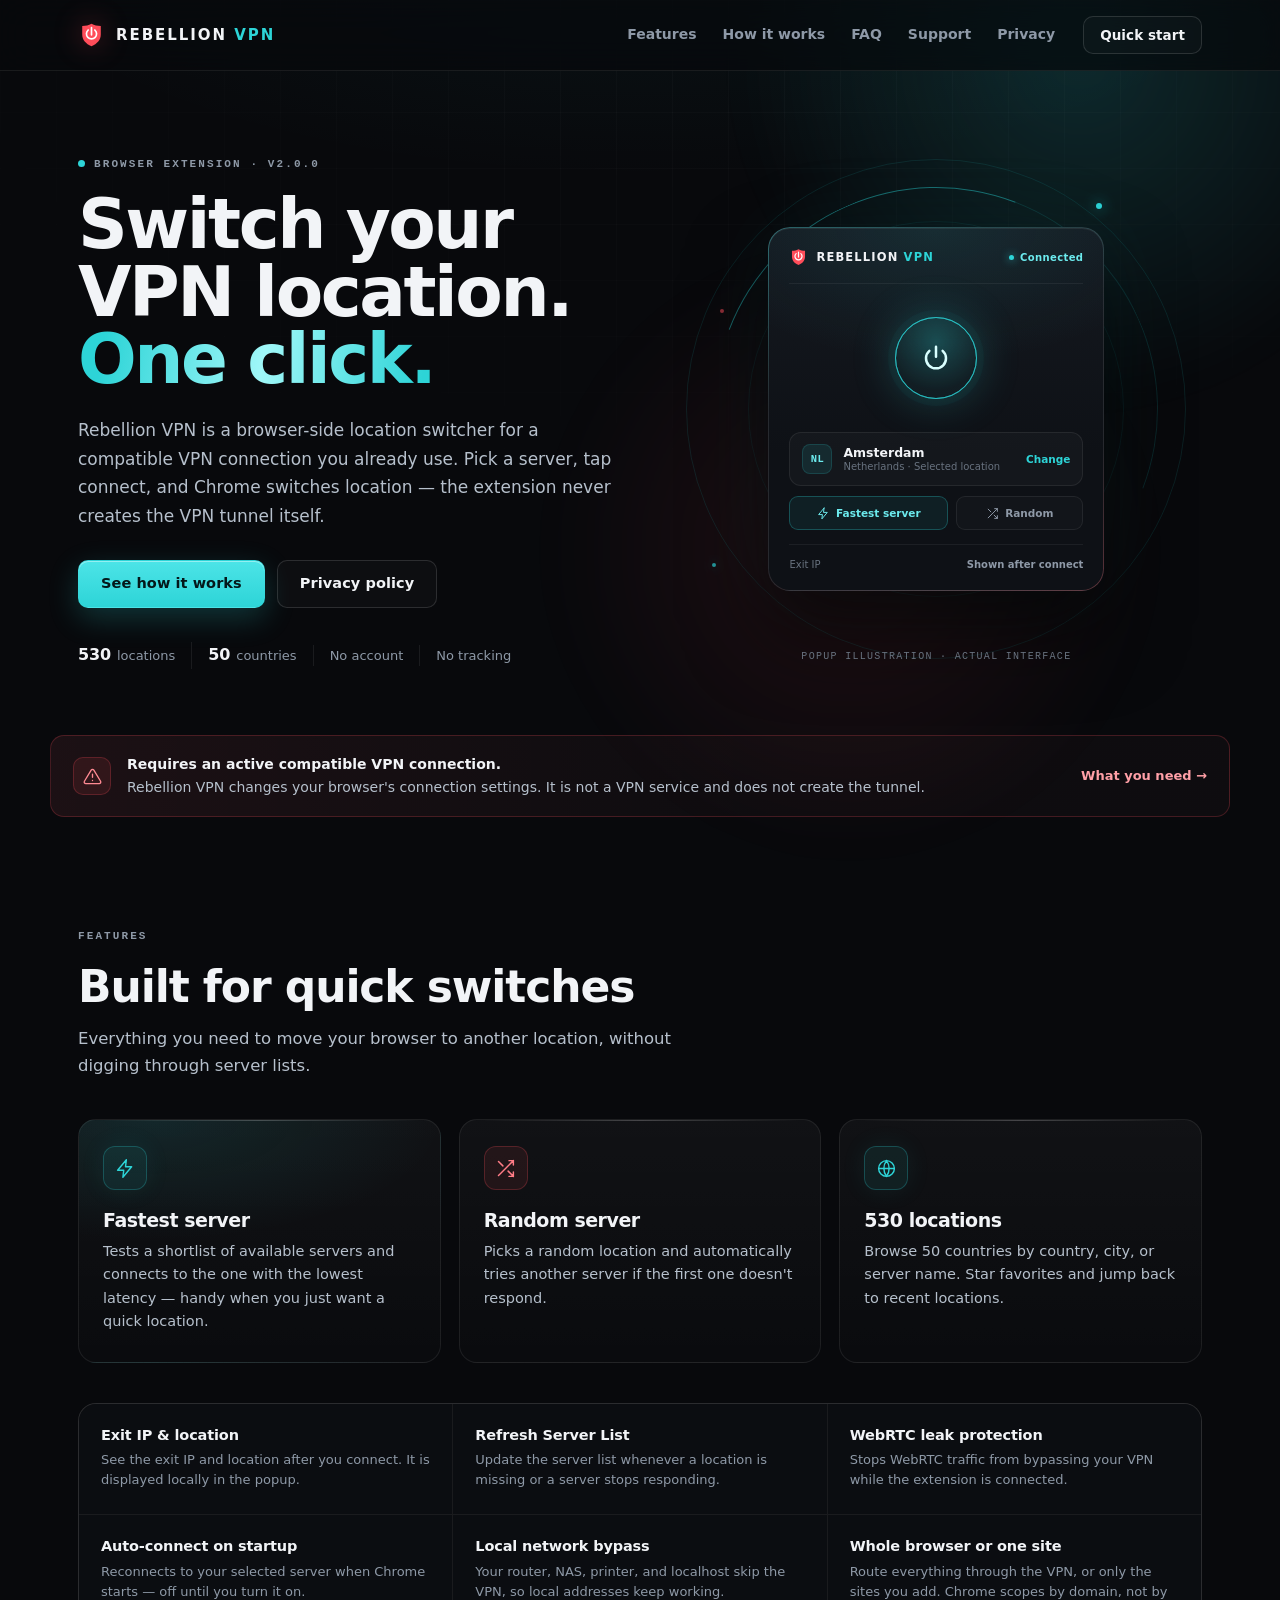
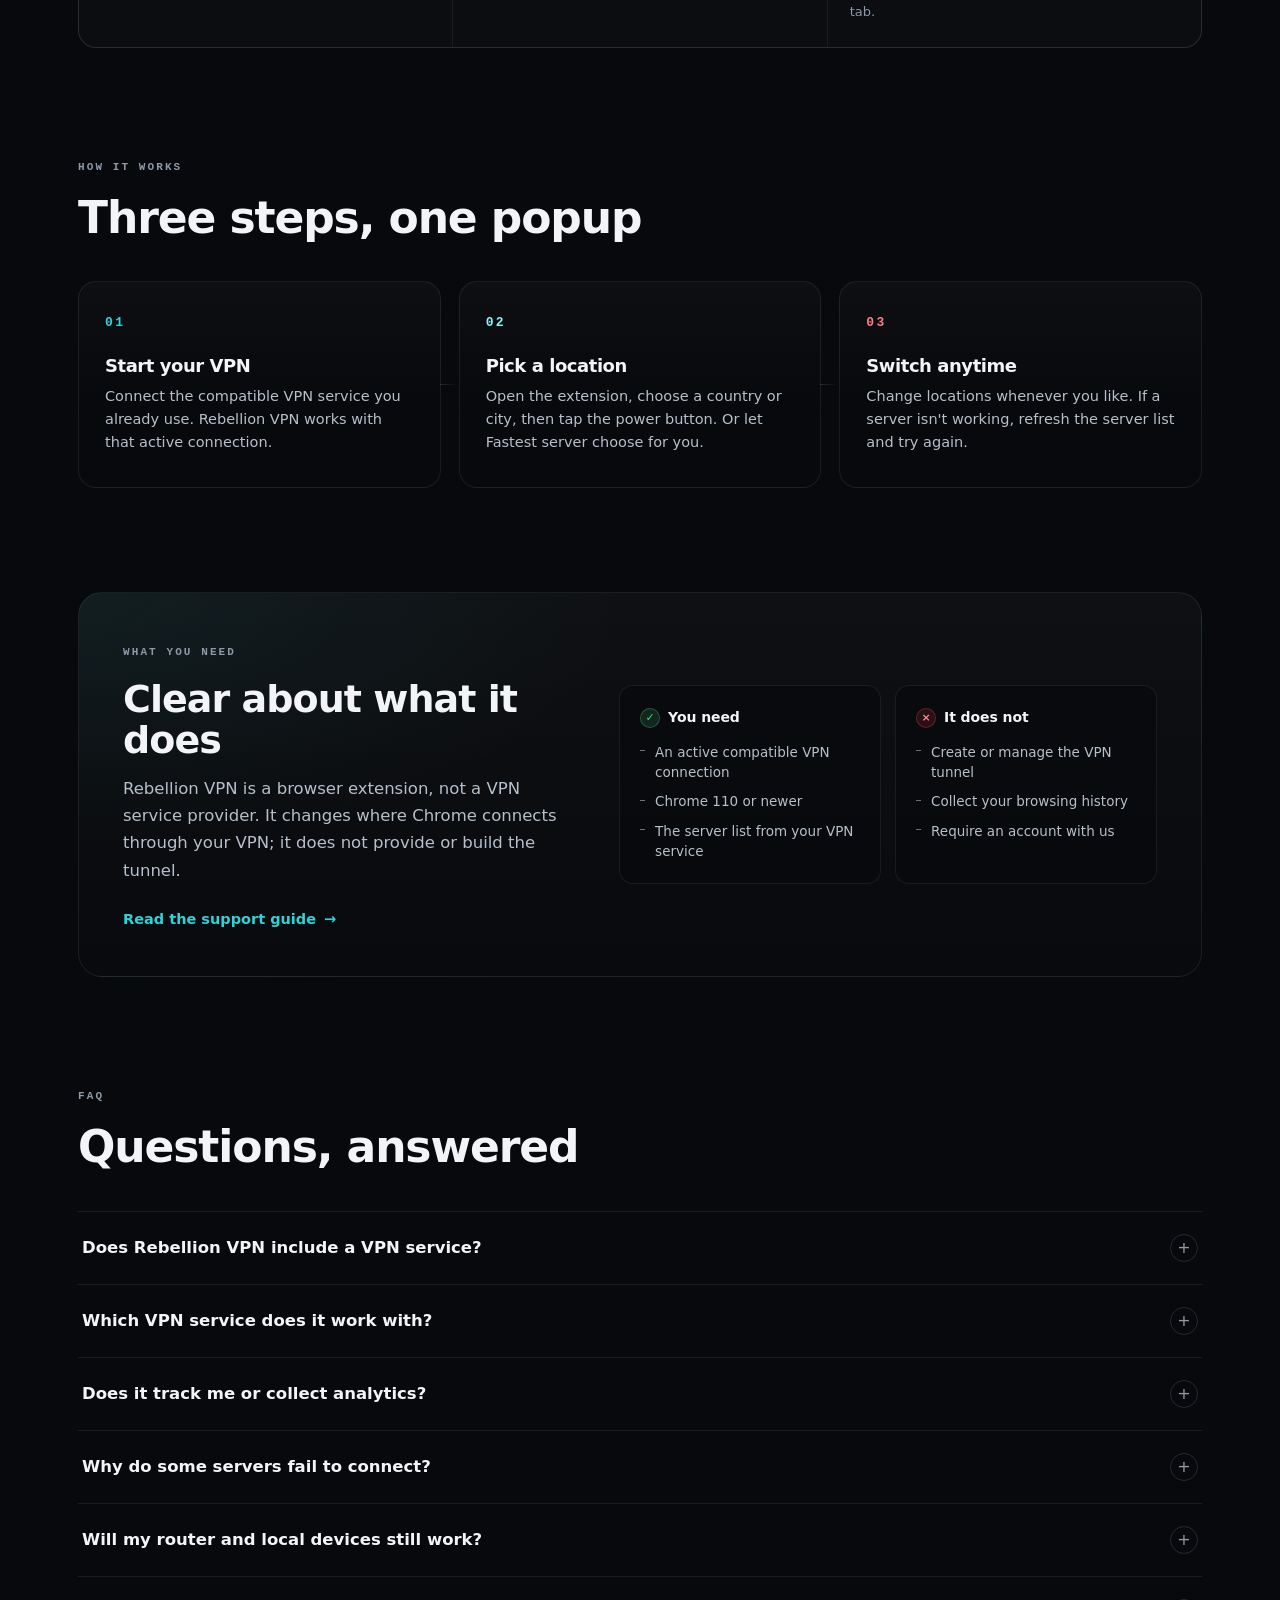
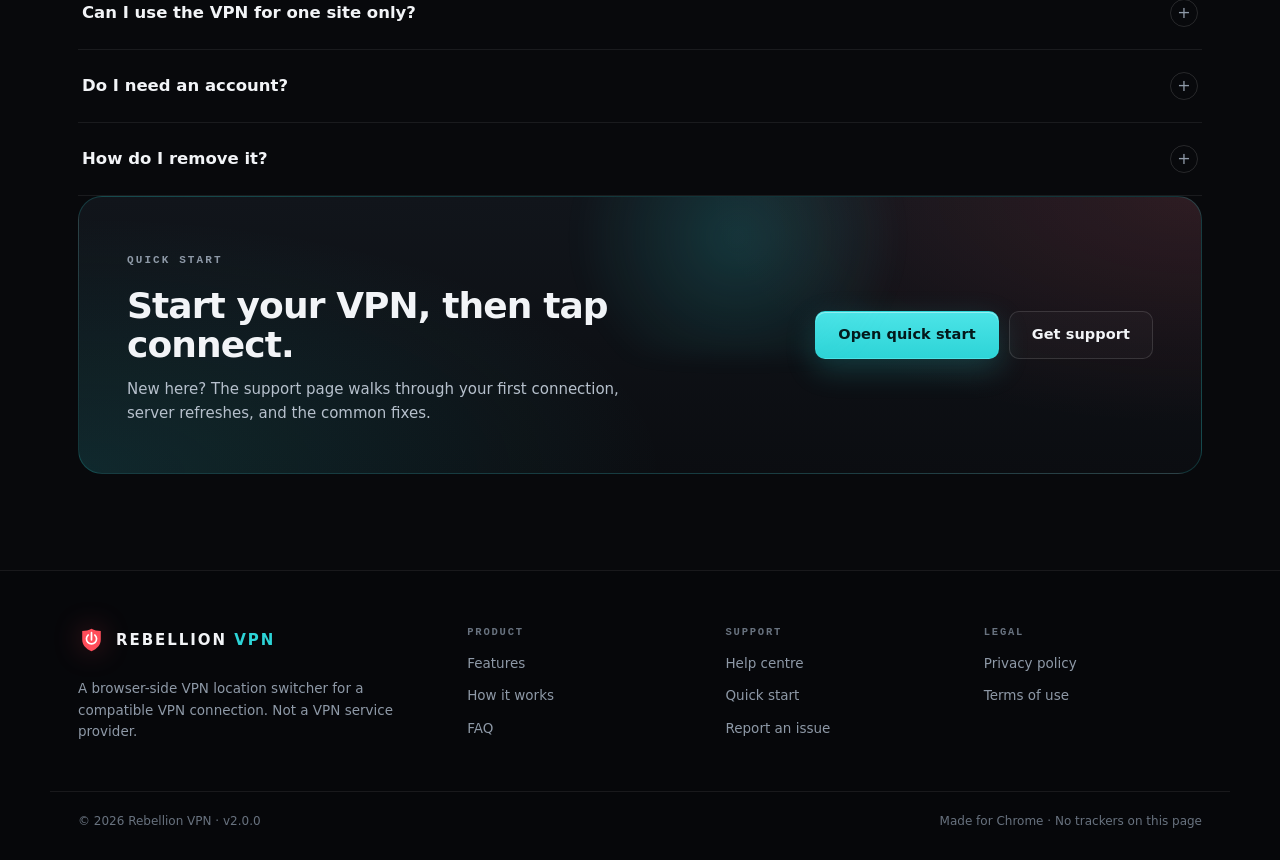
==== commit a5e17277: "Document local-network bypass, scope and rules" ====
--- a/index.html
+++ b/index.html
@@ -9,21 +9,25 @@
       content="Rebellion VPN is a browser-side VPN location switcher for a compatible VPN connection you already use. 530 locations in 50 countries, fastest-server and random-server modes, no account and no tracking."
     />
     <meta name="theme-color" content="#08090c" />
+    <link rel="canonical" href="https://ahmedeisa25.github.io/rebellion-vpn/" />
     <meta property="og:type" content="website" />
+    <meta property="og:url" content="https://ahmedeisa25.github.io/rebellion-vpn/" />
     <meta property="og:site_name" content="Rebellion VPN" />
     <meta property="og:title" content="Rebellion VPN — Switch your VPN location in one click" />
     <meta
       property="og:description"
       content="A browser-side VPN location switcher for a compatible VPN connection. 530 locations, fastest-server and random-server modes. No account. No tracking."
     />
-    <meta property="og:image" content="assets/og.jpg" />
+    <meta property="og:image" content="https://ahmedeisa25.github.io/rebellion-vpn/assets/og.jpg" />
+    <meta property="og:image:width" content="1400" />
+    <meta property="og:image:height" content="560" />
     <meta name="twitter:card" content="summary_large_image" />
     <meta name="twitter:title" content="Rebellion VPN — Switch your VPN location in one click" />
     <meta
       name="twitter:description"
       content="A browser-side VPN location switcher for a compatible VPN connection. No account. No tracking."
     />
-    <meta name="twitter:image" content="assets/og.jpg" />
+    <meta name="twitter:image" content="https://ahmedeisa25.github.io/rebellion-vpn/assets/og.jpg" />
     <link rel="icon" href="favicon.svg" type="image/svg+xml" />
     <link rel="stylesheet" href="styles.css" />
   </head>
@@ -251,6 +255,20 @@
             <h4>Auto-connect on startup</h4>
             <p>Reconnects to your selected server when Chrome starts — off until you turn it on.</p>
           </div>
+          <div class="mini">
+            <h4>Local network bypass</h4>
+            <p>
+              Your router, NAS, printer, and localhost skip the VPN, so local addresses keep
+              working.
+            </p>
+          </div>
+          <div class="mini">
+            <h4>Whole browser or one site</h4>
+            <p>
+              Route everything through the VPN, or only the sites you add. Chrome scopes by domain,
+              not by tab.
+            </p>
+          </div>
         </div>
       </section>
 
@@ -355,6 +373,22 @@
             <p>
               Server availability changes. Use <b>Random server</b> to retry automatically, choose
               another location, or run <b>Refresh Server List</b> to fetch an updated list.
+            </p>
+          </details>
+          <details>
+            <summary>Will my router and local devices still work?</summary>
+            <p>
+              Yes. <b>Bypass local network</b> is on by default, so private addresses such as your
+              router, NAS, printer, and localhost connect directly. You can add extra hosts in
+              Settings → Local network.
+            </p>
+          </details>
+          <details>
+            <summary>Can I use the VPN for one site only?</summary>
+            <p>
+              You can choose <b>Settings → Scope → Selected sites</b> and add a domain. Chrome
+              scopes proxy settings by browser profile, not by tab, so only that domain and its
+              subdomains use the VPN; everything else connects directly.
             </p>
           </details>
           <details>
--- a/styles.css
+++ b/styles.css
@@ -970,7 +970,7 @@
 
 .mini-grid {
   display: grid;
-  grid-template-columns: repeat(4, minmax(0, 1fr));
+  grid-template-columns: repeat(3, minmax(0, 1fr));
   gap: 1px;
   margin-top: 40px;
   border: 1px solid var(--line);
